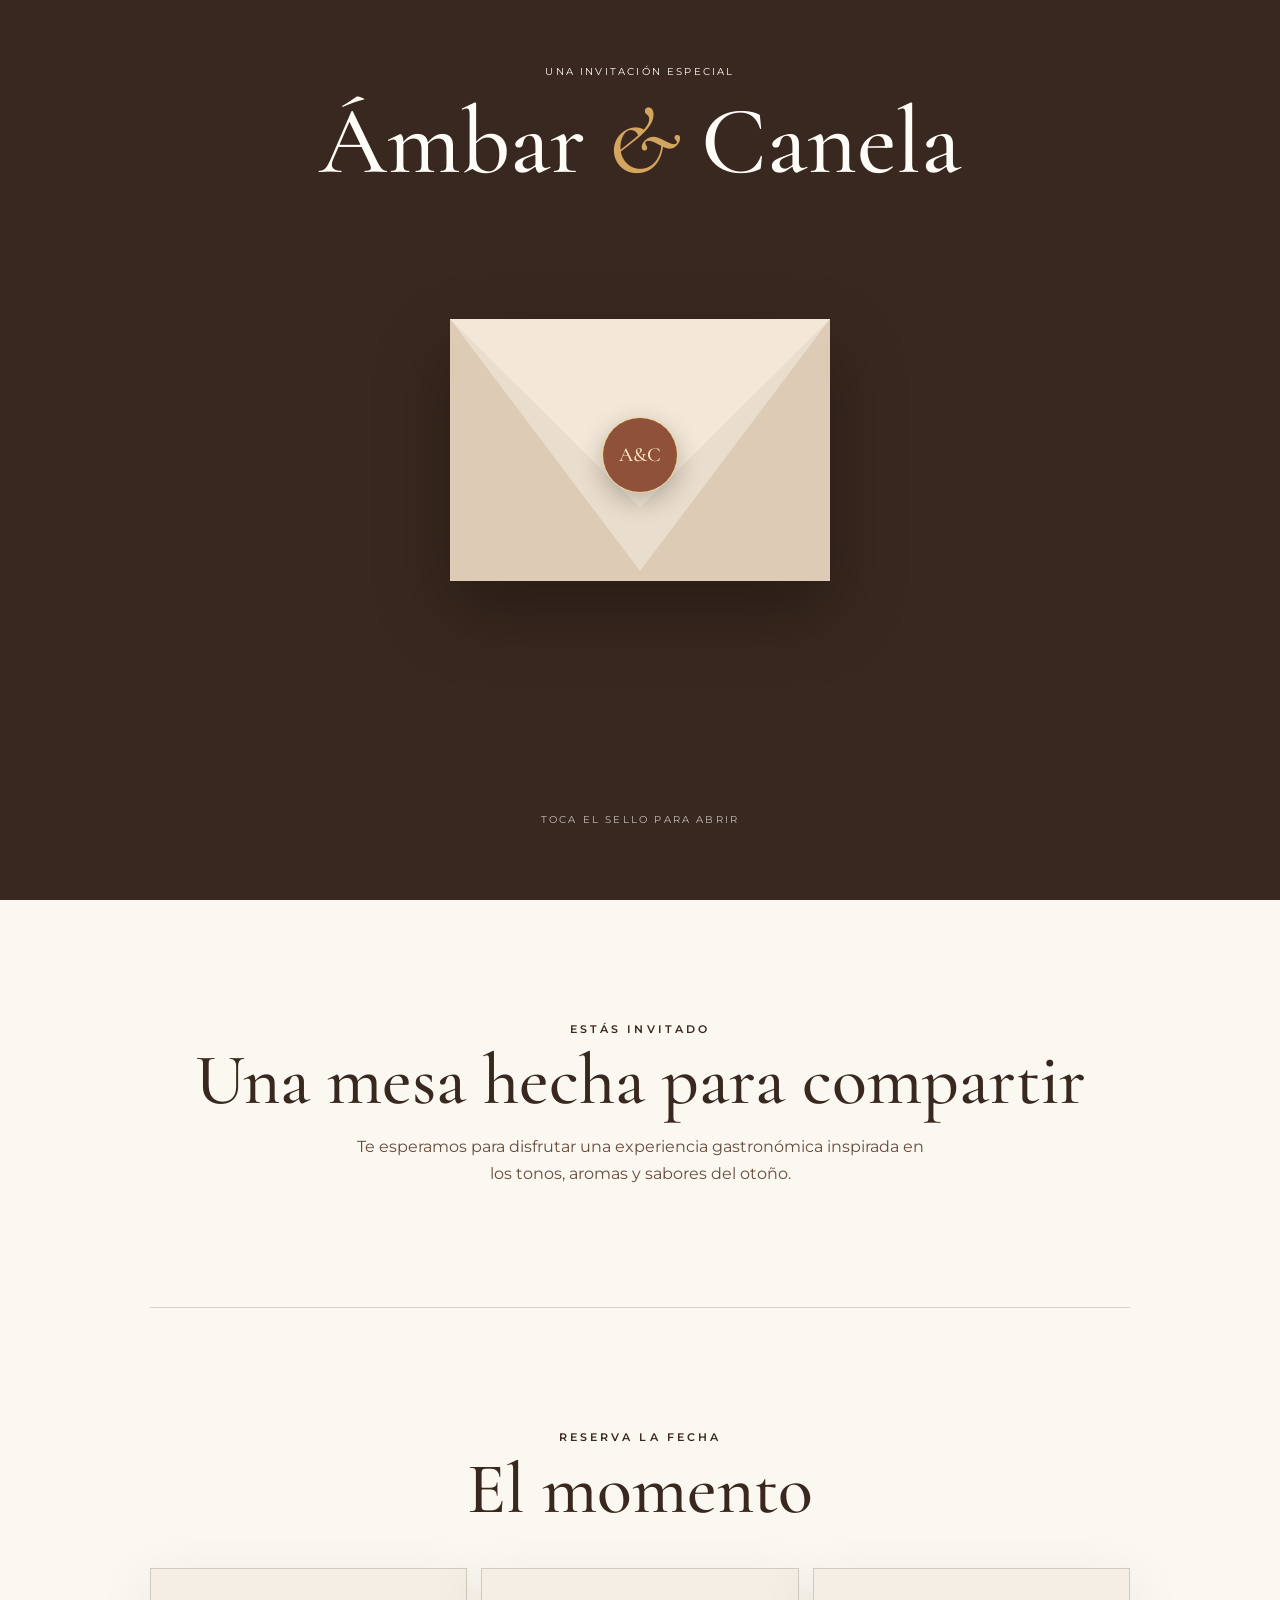
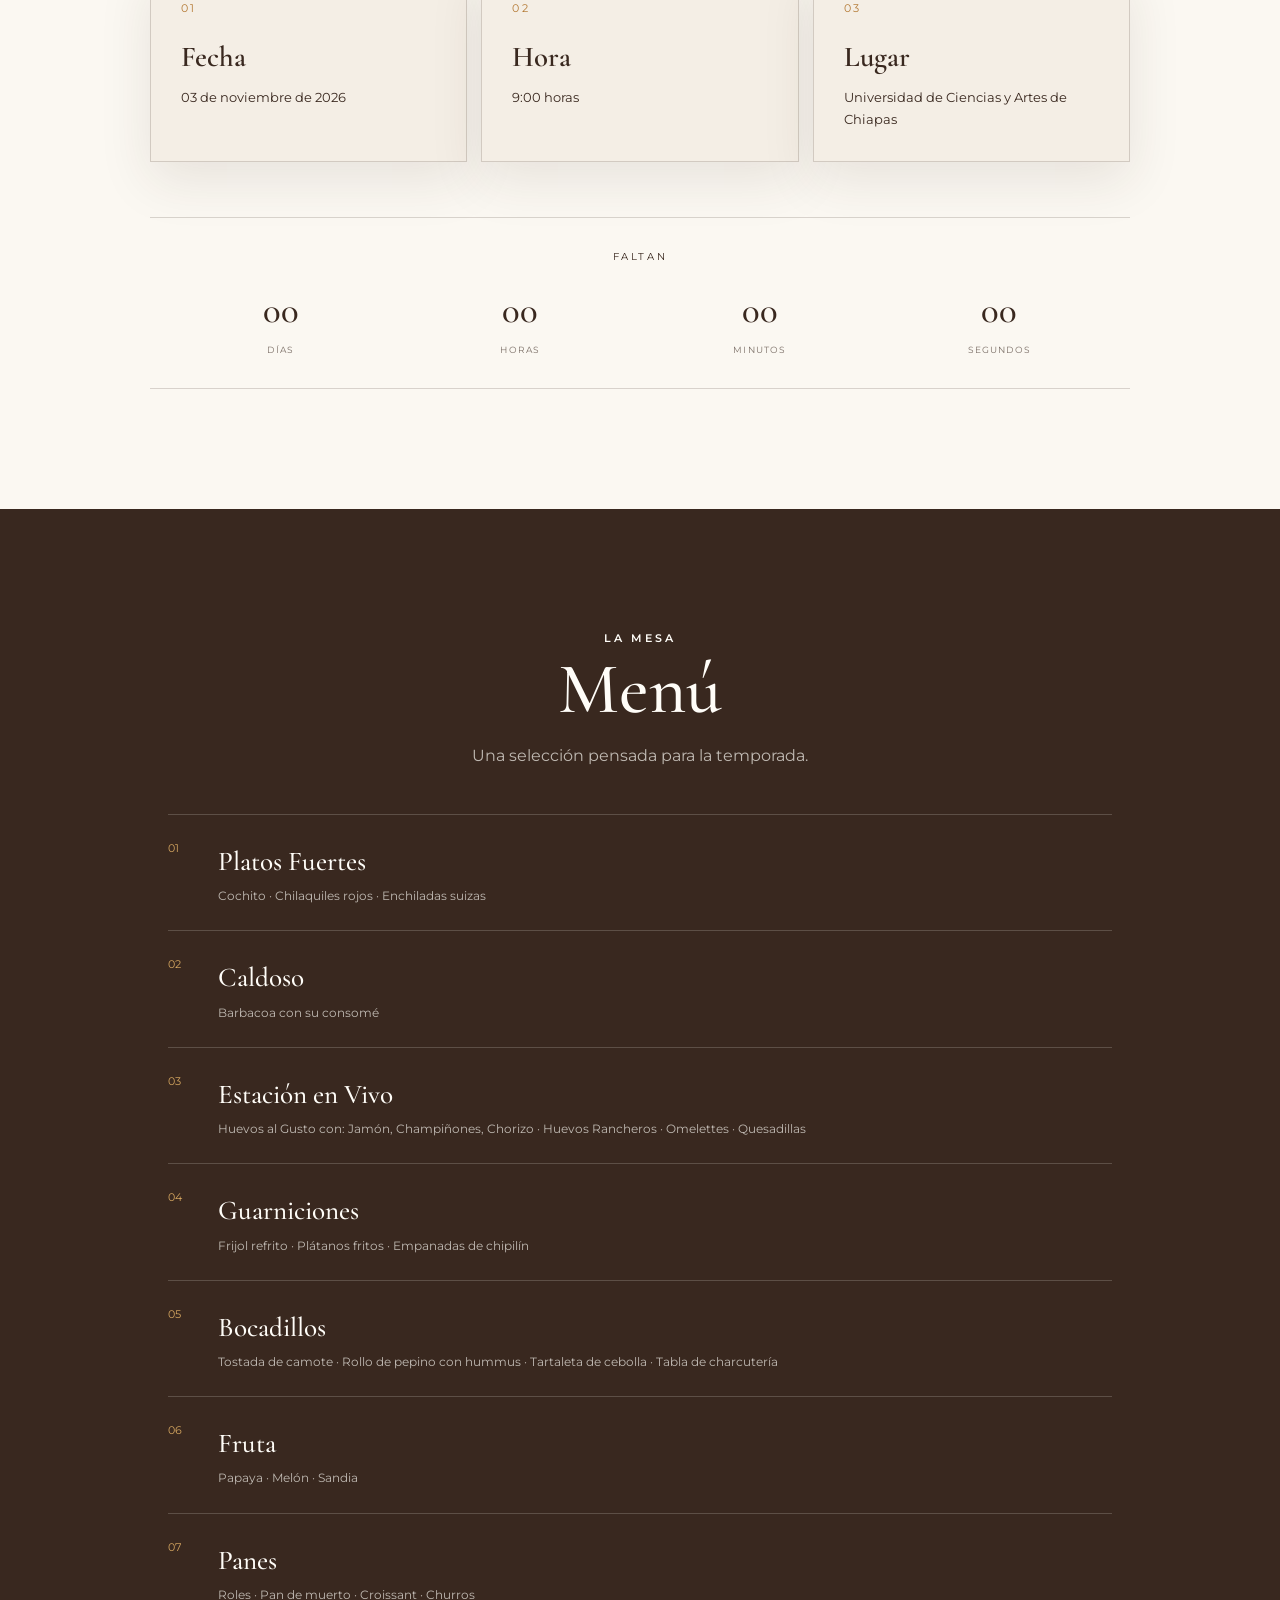
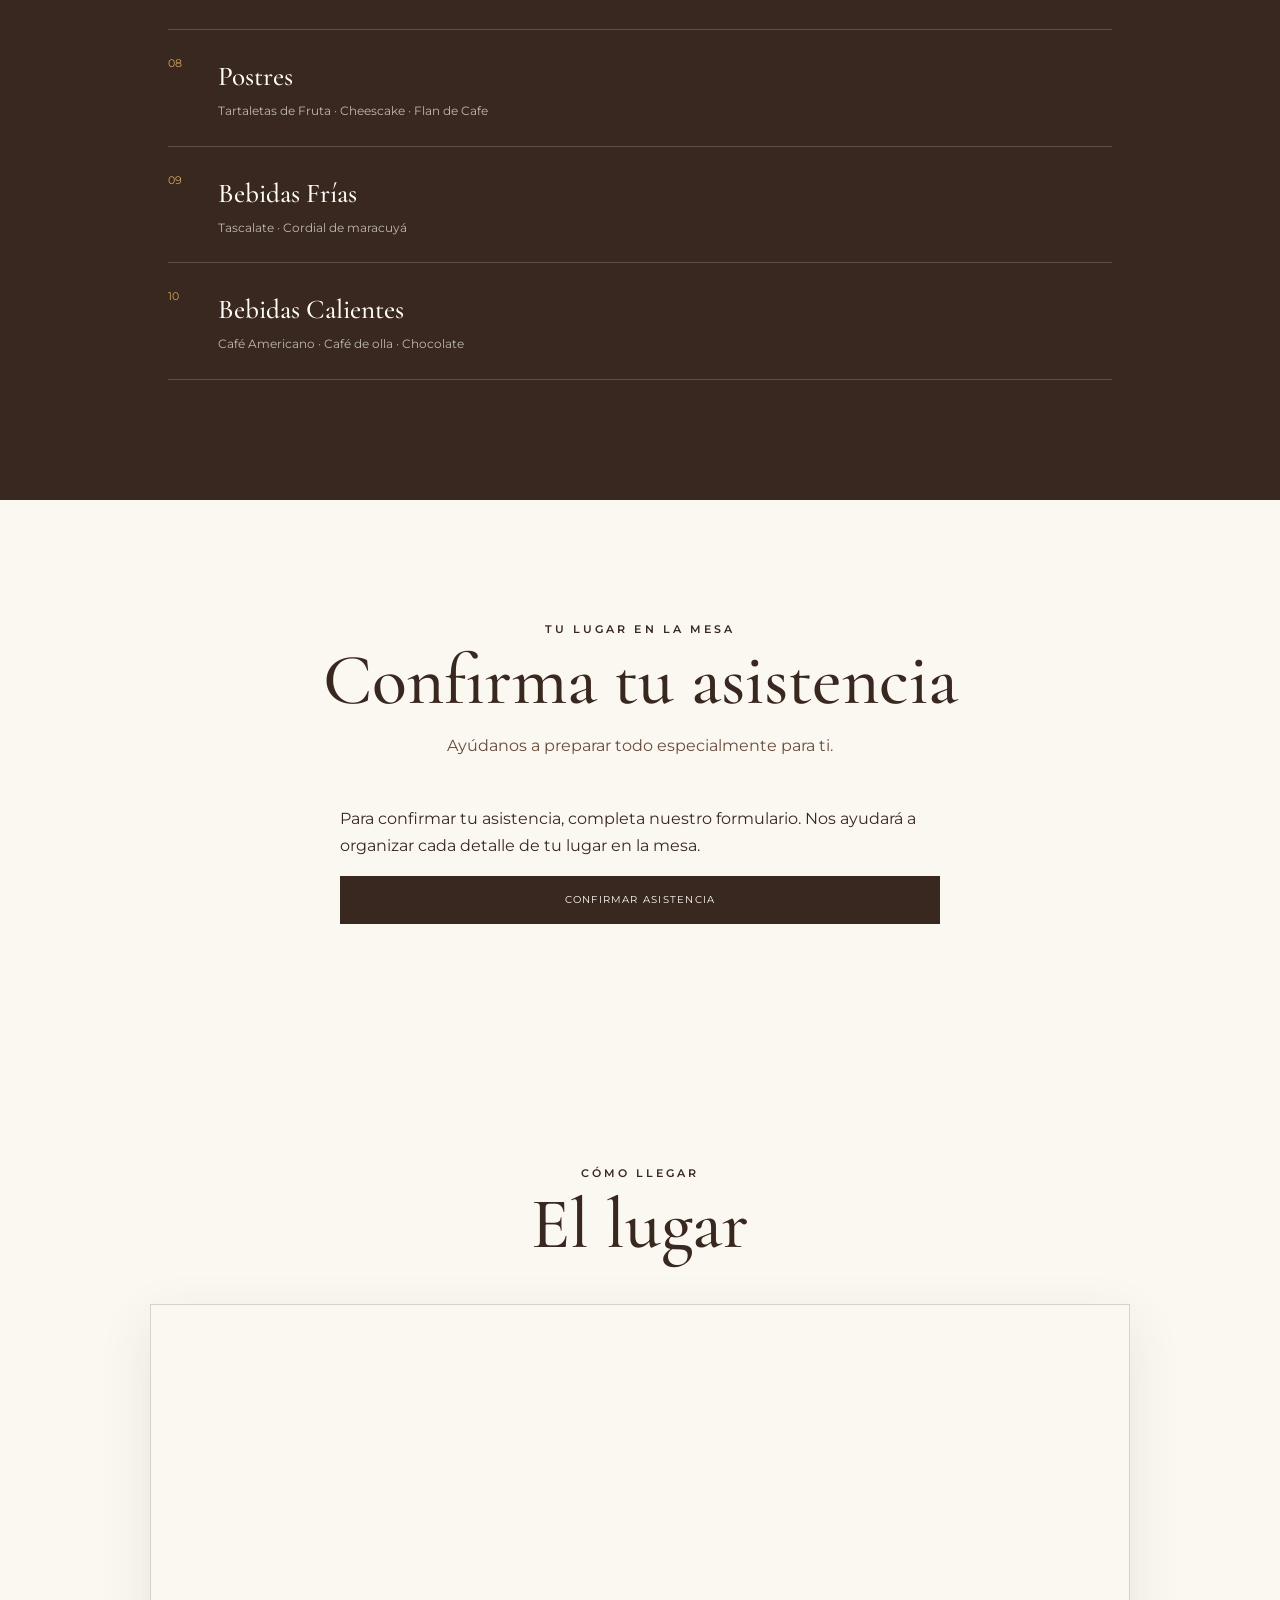
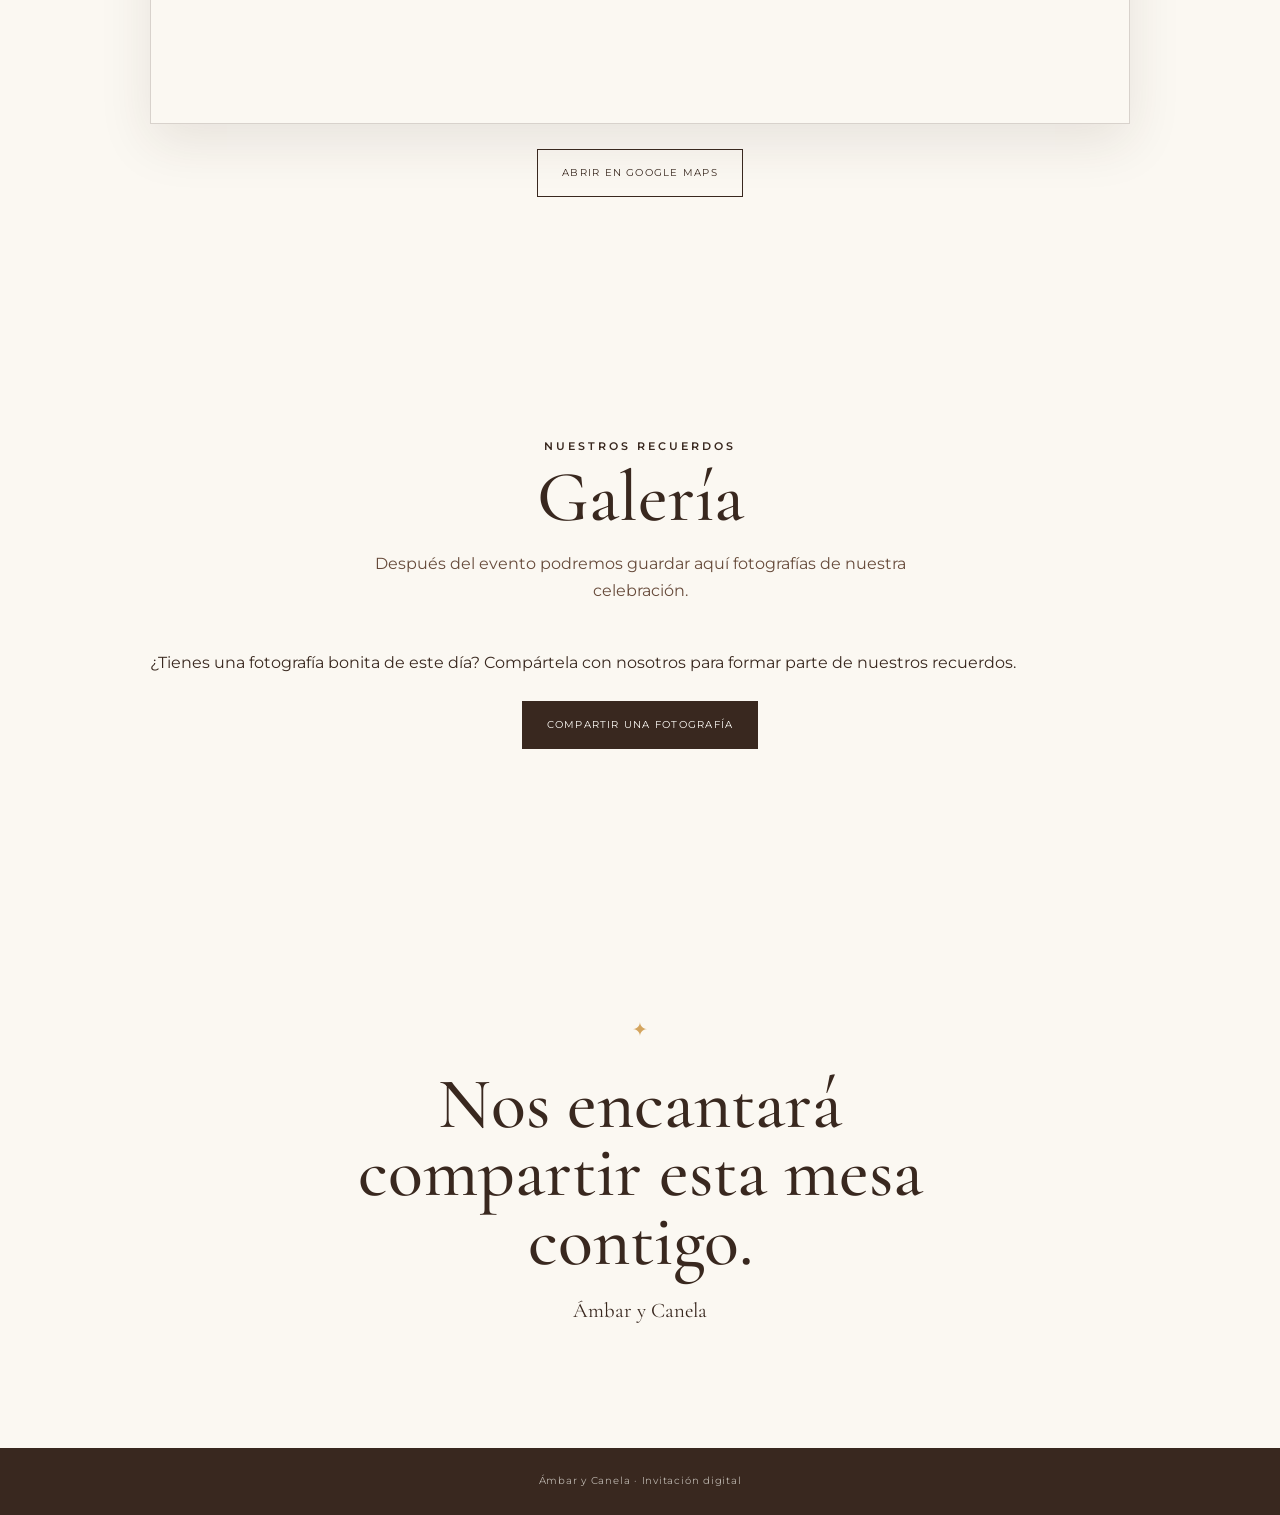
==== index.html @ dd43b2e3 "Add files via upload" ====
<!DOCTYPE html>
<html lang="es">
<head>
  <meta charset="UTF-8">
  <meta name="viewport" content="width=device-width, initial-scale=1.0">
  <meta name="description" content="Invitación al buffet Ámbar y Canela">
  <title>Ámbar y Canela | Invitación</title>
  <link rel="preconnect" href="https://fonts.googleapis.com">
  <link rel="preconnect" href="https://fonts.gstatic.com" crossorigin>
  <link href="https://fonts.googleapis.com/css2?family=Cormorant+Garamond:wght@400;500;600;700&family=Montserrat:wght@300;400;500;600&display=swap" rel="stylesheet">
  <link rel="stylesheet" href="css/styles.css">
</head>

<body class="locked">
<div id="opening" class="opening-screen"><p class="opening-kicker">Una invitación especial</p><h1>Ámbar <span>&</span> Canela</h1><div class="envelope" id="envelope"><div class="envelope-flap"></div><div class="envelope-body"></div><button id="openInvitation" class="seal">A&C</button></div><p class="opening-hint">Toca el sello para abrir</p></div>
<div id="fallingLeaves" aria-hidden="true"></div>
<button id="musicButton" class="music-button">♫ <span id="musicText">Música</span></button><audio id="backgroundMusic" loop><source src="music/ambiente.mp3" type="audio/mpeg"></audio>
  <!-- =========================================================
       1. PORTADA / HERO
       Cambia aquí el nombre y la frase principal del evento.
       ========================================================= -->
  <header class="hero reveal">
    <div class="hero-overlay"></div>
    <div class="hero-content">
      <p class="eyebrow">Una celebración para compartir</p>
      <h1>Ámbar <span>&</span> Canela</h1>
      <p class="hero-subtitle">Buffet de temporada</p>
      <div class="ornament">✦</div>
      <p class="hero-note">Una tarde de sabores, aromas y momentos para recordar.</p>
      <a href="#evento" class="button button-light">Abrir invitación</a>
    </div>
  </header>

  <main>
    <!-- =========================================================
         2. INTRODUCCIÓN
         ========================================================= -->
    <section class="section intro reveal">
      <p class="eyebrow">Estás invitado</p>
      <h2>Una mesa hecha para compartir</h2>
      <p>
        Te esperamos para disfrutar una experiencia gastronómica inspirada
        en los tonos, aromas y sabores del otoño.
      </p>
    </section>

     <!-- =========================================================
         3. DATOS DEL EVENTO
         Modifica la fecha ISO y los textos de fecha/hora/lugar.
         El contador usa EVENT_DATE en js/app.js.
         ========================================================= -->
    <section id="evento" class="section event-section">
      <div class="section-heading reveal">
        <p class="eyebrow">Reserva la fecha</p>
        <h2>El momento</h2>
      </div>

      <div class="event-grid">
        <article class="event-card reveal">
          <span class="card-icon">01</span>
          <h3>Fecha</h3>
          <p>03 de noviembre de 2026</p>
        </article>

        <article class="event-card reveal">
          <span class="card-icon">02</span>
          <h3>Hora</h3>
          <p>9:00 horas</p>
        </article>

        <article class="event-card reveal">
          <span class="card-icon">03</span>
          <h3>Lugar</h3>
          <p>Universidad de Ciencias y Artes de Chiapas</p>
        </article>
      </div>

      <!-- =======================================================
           4. CONTADOR
           ======================================================= -->
      <div class="countdown reveal">
        <p class="countdown-title">Faltan</p>
        <div class="countdown-grid">
          <div><strong id="days">00</strong><span>Días</span></div>
          <div><strong id="hours">00</strong><span>Horas</span></div>
          <div><strong id="minutes">00</strong><span>Minutos</span></div>
          <div><strong id="seconds">00</strong><span>Segundos</span></div>
        </div>
      </div>
    </section>

     <!-- =========================================================
         5. MENÚ
         Agrega o elimina categorías según tu buffet.
         ========================================================= -->
    <section id="menu" class="section menu-section">
      <div class="section-heading reveal">
        <p class="eyebrow">La mesa</p>
        <h2>Menú</h2>
        <p>Una selección pensada para la temporada.</p>
      </div>

      <div class="menu-list">
        <article class="menu-item reveal">
          <span>01</span>
          <div>
            <h3>Platos Fuertes</h3>
            <p>Cochito · Chilaquiles rojos · Enchiladas suizas</p>
          </div>
        </article>

        <article class="menu-item reveal">
          <span>02</span>
          <div>
            <h3>Caldoso</h3>
            <p>Barbacoa con su consomé</p>
          </div>
        </article>

        <article class="menu-item reveal">
          <span>03</span>
          <div>
            <h3>Estación en Vivo</h3>
            <p>Huevos al Gusto con: Jamón, Champiñones, Chorizo · Huevos Rancheros · Omelettes · Quesadillas</p>
          </div>
        </article>

 <article class="menu-item reveal">
          <span>04</span>
          <div>
            <h3>Guarniciones</h3>
            <p>Frijol refrito · Plátanos fritos · Empanadas de chipilín</p>
          </div>
        </article>

         <article class="menu-item reveal">
          <span>05</span>
          <div>
            <h3>Bocadillos</h3>
            <p>Tostada de camote · Rollo de pepino con hummus · Tartaleta de cebolla · Tabla de charcutería</p>
          </div>
        </article>

<article class="menu-item reveal">
          <span>06</span>
          <div>
            <h3>Fruta</h3>
            <p>Papaya · Melón · Sandia</p>
          </div>
        </article>


        <article class="menu-item reveal">
          <span>07</span>
          <div>
            <h3>Panes</h3>
            <p>Roles · Pan de muerto · Croissant · Churros</p>
          </div>
        </article>

 <article class="menu-item reveal">
          <span>08</span>
          <div>
            <h3>Postres</h3>
            <p>Tartaletas de Fruta · Cheescake · Flan de Cafe</p>
          </div>
        </article>

        <article class="menu-item reveal">
          <span>09</span>
          <div>
            <h3>Bebidas Frías</h3>
            <p>Tascalate · Cordial de maracuyá</p>
          </div>
        </article>

          <article class="menu-item reveal">
          <span>10</span>
          <div>
            <h3>Bebidas Calientes</h3>
            <p>Café Americano · Café de olla · Chocolate</p>
          </div>
        </article>

      </div>
    </section>

   <!-- =========================================================
     6. CONFIRMACIÓN DE ASISTENCIA
     El botón dirige al formulario de Google Forms.
     ========================================================= -->
<section id="confirmar" class="section rsvp-section">
  <div class="section-heading reveal">
    <p class="eyebrow">Tu lugar en la mesa</p>
    <h2>Confirma tu asistencia</h2>
    <p>Ayúdanos a preparar todo especialmente para ti.</p>
  </div>

  <div class="rsvp-form reveal">

    <div class="rsvp-intro">
      <p>
        Para confirmar tu asistencia, completa nuestro formulario.
        Nos ayudará a organizar cada detalle de tu lugar en la mesa.
      </p>
    </div>

    <a 
      href="https://docs.google.com/forms/d/e/1FAIpQLSeawcjvUBB9W_xMZXxMrE_8StrMJZRYJg0aKgLlodyi7AcHCw/viewform?usp=publish-editor"
      target="_blank"
      rel="noopener noreferrer"
      class="button">
      Confirmar asistencia
    </a>

  </div>
</section>

    <!-- =========================================================
         7. UBICACIÓN / GOOGLE MAPS
         Reemplaza el src del iframe por el código de inserción
         que te dé Google Maps para tu ubicación exacta.
         ========================================================= -->
    <section id="ubicacion" class="section location-section">
      <div class="section-heading reveal">
        <p class="eyebrow">Cómo llegar</p>
        <h2>El lugar</h2>
      </div>

      <div class="map-wrapper reveal">
        <iframe
          title="Mapa de la ubicación del evento"
          src="https://www.google.com/maps?q=Universidad%20de%20Ciencias%20y%20Artes%20de%20Chiapas%20Tuxtla%20Guti%C3%A9rrez&output=embed"
          loading="lazy"
          allowfullscreen>
        </iframe>
      </div>

      <a
        class="button button-outline reveal"
        href="https://www.google.com/maps/search/?api=1&query=Universidad+de+Ciencias+y+Artes+de+Chiapas+Tuxtla+Gutierrez"
        target="_blank"
        rel="noopener">
        Abrir en Google Maps
      </a>
    </section>

   <!-- =========================================================
     8. GALERÍA DE RECUERDOS
     Las fotografías se reciben mediante Google Forms.
     ========================================================= -->
<section id="galeria" class="section gallery-section">

  <div class="section-heading reveal">
    <p class="eyebrow">Nuestros recuerdos</p>
    <h2>Galería</h2>
    <p>
      Después del evento podremos guardar aquí fotografías
      de nuestra celebración.
    </p>
  </div>

  <div class="gallery-upload reveal">

    <p class="gallery-description">
      ¿Tienes una fotografía bonita de este día?
      Compártela con nosotros para formar parte de nuestros recuerdos.
    </p>

    <div class="gallery-button">
  <a
    href="https://docs.google.com/forms/d/e/1FAIpQLSclHFAZVy_4cXnDlkLZ1MMg2M3cOkpaImzH3vPl5qnqcTR0QQ/viewform?usp=header"
    target="_blank"
    rel="noopener noreferrer"
    class="button">
    Compartir una fotografía
  </a>
</div>
  </div>

  <div id="galleryGrid" class="gallery-grid">
    <!-- Aquí aparecerán las fotografías de la galería. -->
  </div>

</section>

    <!-- =========================================================
         9. CIERRE
         ========================================================= -->
    <section class="section closing reveal">
      <div class="ornament">✦</div>
      <h2>Nos encantará compartir esta mesa contigo.</h2>
      <p>Ámbar y Canela</p>
    </section>
  </main>

  <footer>
    <p>Ámbar y Canela · Invitación digital</p>
  </footer>

  <script src="js/app.js"></script>
</body>
</html>
---- css/styles.css ----
:root {
  --cream: #f4eee5;
  --paper: #fbf8f2;
  --brown: #39281f;
  --brown-soft: #674b3b;
  --amber: #b47a35;
  --copper: #8f5139;
  --line: rgba(57, 40, 31, .18);
  --white: #fffdf8;
  --shadow: 0 18px 50px rgba(57, 40, 31, .10);
}

/* =========================================================
   1. CONFIGURACIÓN GENERAL
   Tipografías, colores y comportamiento base.
   ========================================================= */
* {
  box-sizing: border-box;
  margin: 0;
  padding: 0;
}

html {
  scroll-behavior: smooth;
}

body {
  background: var(--paper);
  color: var(--brown);
  font-family: "Montserrat", sans-serif;
  font-weight: 400;
  line-height: 1.7;
  overflow-x: hidden;
}

img {
  display: block;
  max-width: 100%;
}

a {
  color: inherit;
  text-decoration: none;
}

button,
input,
select,
textarea {
  font: inherit;
}

/* =========================================================
   2. HERO / PORTADA
   ========================================================= */
.hero {
  min-height: 100svh;
  position: relative;
  display: grid;
  place-items: center;
  overflow: hidden;
  background:
    linear-gradient(rgba(44, 28, 20, .48), rgba(44, 28, 20, .62)),
    url("../uploads/portada.jpg") center/cover no-repeat,
    radial-gradient(circle at 50% 30%, #c18a4e, #3a281f 75%);
}

.hero::after {
  content: "";
  position: absolute;
  inset: 20px;
  border: 1px solid rgba(255, 253, 248, .38);
  pointer-events: none;
}

.hero-content {
  position: relative;
  z-index: 2;
  width: min(90%, 650px);
  padding: 50px 20px;
  text-align: center;
  color: var(--white);
}

.hero h1 {
  font-family: "Cormorant Garamond", serif;
  font-size: clamp(4rem, 17vw, 8rem);
  font-weight: 500;
  line-height: .8;
  letter-spacing: -.045em;
}

.hero h1 span {
  font-style: italic;
  color: #d4a55f;
}

.eyebrow {
  text-transform: uppercase;
  letter-spacing: .28em;
  font-size: .68rem;
  font-weight: 600;
}

.hero-subtitle {
  margin-top: 22px;
  font-family: "Cormorant Garamond", serif;
  font-size: 1.6rem;
  letter-spacing: .12em;
}

.hero-note {
  max-width: 400px;
  margin: 25px auto 30px;
  font-size: .85rem;
  opacity: .9;
}

.ornament {
  margin: 24px 0;
  color: #d4a55f;
  font-size: 1.2rem;
}

/* =========================================================
   3. SECCIONES GENERALES
   ========================================================= */
.section {
  width: min(100% - 36px, 980px);
  margin: 0 auto;
  padding: 90px 0;
}

.section-heading {
  text-align: center;
  margin-bottom: 45px;
}

.section-heading h2,
.intro h2,
.closing h2 {
  margin: 8px 0 18px;
  font-family: "Cormorant Garamond", serif;
  font-size: clamp(2.7rem, 10vw, 4.5rem);
  font-weight: 500;
  line-height: .95;
}

.section-heading > p:last-child,
.intro > p:last-child {
  max-width: 580px;
  margin: 0 auto;
  color: var(--brown-soft);
}

.intro {
  text-align: center;
}

/* =========================================================
   4. DATOS DEL EVENTO
   ========================================================= */
.event-section {
  border-top: 1px solid var(--line);
}

.event-grid {
  display: grid;
  gap: 14px;
}

.event-card {
  padding: 30px;
  background: var(--cream);
  border: 1px solid var(--line);
  box-shadow: var(--shadow);
}

.card-icon {
  display: block;
  margin-bottom: 15px;
  color: var(--amber);
  font-size: .7rem;
  letter-spacing: .2em;
}

.event-card h3 {
  font-family: "Cormorant Garamond", serif;
  font-size: 1.8rem;
  font-weight: 600;
}

.event-card p {
  margin-top: 4px;
  font-size: .82rem;
}

/* =========================================================
   5. CONTADOR
   ========================================================= */
.countdown {
  margin-top: 55px;
  padding: 30px 15px;
  text-align: center;
  border-top: 1px solid var(--line);
  border-bottom: 1px solid var(--line);
}

.countdown-title {
  text-transform: uppercase;
  letter-spacing: .25em;
  font-size: .65rem;
}

.countdown-grid {
  display: grid;
  grid-template-columns: repeat(4, 1fr);
  gap: 8px;
  margin-top: 15px;
}

.countdown-grid strong {
  display: block;
  font-family: "Cormorant Garamond", serif;
  font-size: 2.3rem;
  font-weight: 500;
}

.countdown-grid span {
  display: block;
  font-size: .55rem;
  text-transform: uppercase;
  letter-spacing: .13em;
  opacity: .65;
}

/* =========================================================
   6. MENÚ
   ========================================================= */
.menu-section {
  background: var(--brown);
  color: var(--white);
  width: 100%;
  max-width: none;
  padding-left: max(18px, calc((100% - 944px) / 2));
  padding-right: max(18px, calc((100% - 944px) / 2));
}

.menu-section .section-heading > p:last-child {
  color: rgba(255, 253, 248, .68);
}

.menu-list {
  border-top: 1px solid rgba(255, 253, 248, .18);
}

.menu-item {
  display: grid;
  grid-template-columns: 38px 1fr;
  gap: 12px;
  padding: 24px 0;
  border-bottom: 1px solid rgba(255, 253, 248, .18);
}

.menu-item > span {
  color: #d4a55f;
  font-size: .7rem;
}

.menu-item h3 {
  font-family: "Cormorant Garamond", serif;
  font-size: 1.7rem;
  font-weight: 500;
}

.menu-item p {
  color: rgba(255, 253, 248, .68);
  font-size: .78rem;
}

/* =========================================================
   7. FORMULARIOS
   ========================================================= */
.rsvp-form,
.gallery-form {
  display: grid;
  gap: 17px;
  max-width: 600px;
  margin: 0 auto;
}

label {
  display: grid;
  gap: 7px;
  font-size: .7rem;
  text-transform: uppercase;
  letter-spacing: .08em;
}

input,
select,
textarea {
  width: 100%;
  border: 1px solid var(--line);
  background: var(--cream);
  color: var(--brown);
  padding: 14px 15px;
  outline: none;
  border-radius: 0;
}

input:focus,
select:focus,
textarea:focus {
  border-color: var(--amber);
}

textarea {
  resize: vertical;
}

.button {
  display: inline-flex;
  justify-content: center;
  align-items: center;
  min-height: 48px;
  padding: 13px 24px;
  border: 1px solid var(--brown);
  background: var(--brown);
  color: var(--white);
  text-transform: uppercase;
  letter-spacing: .12em;
  font-size: .65rem;
  cursor: pointer;
  transition: .3s ease;
}

.button:hover {
  transform: translateY(-2px);
  background: var(--amber);
  border-color: var(--amber);
}

.button-light {
  border-color: var(--white);
  background: transparent;
}

.button-outline {
  margin-top: 25px;
  background: transparent;
  color: var(--brown);
}

.form-message {
  min-height: 25px;
  font-size: .75rem;
  text-align: center;
}

/* =========================================================
   8. MAPA
   ========================================================= */
.location-section {
  text-align: center;
}

.map-wrapper {
  overflow: hidden;
  height: 420px;
  border: 1px solid var(--line);
  box-shadow: var(--shadow);
}

.map-wrapper iframe {
  width: 100%;
  height: 100%;
  border: 0;
}

/* =========================================================
   9. GALERÍA
   ========================================================= */
.gallery-form {
  margin-bottom: 45px;
}

.gallery-grid {
  display: grid;
  grid-template-columns: repeat(2, 1fr);
  gap: 7px;
}

.gallery-grid figure {
  position: relative;
  overflow: hidden;
  aspect-ratio: 1;
  background: var(--cream);
}

.gallery-grid img {
  width: 100%;
  height: 100%;
  object-fit: cover;
  transition: transform .6s ease;
}

.gallery-grid figure:hover img {
  transform: scale(1.05);
}

.gallery-grid figcaption {
  position: absolute;
  left: 8px;
  bottom: 8px;
  padding: 5px 8px;
  background: rgba(57, 40, 31, .75);
  color: white;
  font-size: .58rem;
}

.gallery-button {
  display: flex;
  justify-content: center;
  align-items: center;
  margin-top: 25px;
}

/* =========================================================
   10. CIERRE Y FOOTER
   ========================================================= */
.closing {
  text-align: center;
  padding-bottom: 110px;
}

.closing h2 {
  max-width: 650px;
  margin-left: auto;
  margin-right: auto;
}

.closing p {
  font-family: "Cormorant Garamond", serif;
  font-size: 1.3rem;
}

footer {
  padding: 25px 18px;
  background: var(--brown);
  color: rgba(255, 253, 248, .65);
  text-align: center;
  font-size: .6rem;
  letter-spacing: .08em;
}

/* =========================================================
   11. ANIMACIONES AL HACER SCROLL
   .reveal comienza oculto y JS agrega .visible.
   ========================================================= */
.reveal {
  opacity: 0;
  transform: translateY(35px);
  transition:
    opacity .8s ease,
    transform .8s cubic-bezier(.2,.7,.2,1);
}

.reveal.visible {
  opacity: 1;
  transform: translateY(0);
}

@media (min-width: 700px) {
  .event-grid {
    grid-template-columns: repeat(3, 1fr);
  }

  .gallery-grid {
    grid-template-columns: repeat(3, 1fr);
  }

  .section {
    padding-top: 120px;
    padding-bottom: 120px;
  }
}

@media (prefers-reduced-motion: reduce) {
  html {
    scroll-behavior: auto;
  }

  .reveal {
    opacity: 1;
    transform: none;
    transition: none;
  }
}

/* =========================================================
   APERTURA CON SOBRE Y SELLO
   ========================================================= */
body.locked{height:100svh;overflow:hidden}.opening-screen{position:fixed;inset:0;z-index:1000;background:#39281f;color:#fffdf8;display:grid;place-items:center;text-align:center;transition:opacity 1s,visibility 1s}.opening-screen.opened{opacity:0;visibility:hidden;pointer-events:none}.opening-screen h1{position:absolute;top:11%;font:500 clamp(3.2rem,13vw,6rem)/.9 "Cormorant Garamond",serif}.opening-screen h1 span{color:#d4a55f;font-style:italic}.opening-kicker,.opening-hint{position:absolute;text-transform:uppercase;letter-spacing:.22em;font-size:.62rem}.opening-kicker{top:7%}.opening-hint{bottom:8%;opacity:.7}.envelope{position:relative;width:min(78vw,380px);aspect-ratio:1.45;filter:drop-shadow(0 30px 35px rgba(0,0,0,.3))}.envelope-body{position:absolute;inset:0;background:#e9ddcd}.envelope-body:before,.envelope-body:after{content:"";position:absolute;bottom:0;width:52%;height:100%;background:#ddcbb5}.envelope-body:before{left:0;clip-path:polygon(0 0,100% 100%,0 100%)}.envelope-body:after{right:0;clip-path:polygon(100% 0,100% 100%,0 100%)}.envelope-flap{position:absolute;z-index:3;inset:0 0 auto;height:72%;background:#f3e8d8;clip-path:polygon(0 0,100% 0,50% 100%);transform-origin:top;transition:transform 1s cubic-bezier(.7,0,.2,1)}.envelope.open .envelope-flap{transform:rotateX(180deg)}.seal{position:absolute;z-index:5;left:50%;top:52%;transform:translate(-50%,-50%);width:76px;height:76px;border-radius:50%;border:1px solid #f5d99c;background:#8f5139;color:#fceac5;font:500 20px "Cormorant Garamond",serif;box-shadow:0 8px 25px rgba(0,0,0,.25);transition:.35s}.seal:hover{transform:translate(-50%,-50%) scale(1.08)}.envelope.open .seal{animation:sealAway .7s forwards}@keyframes sealAway{to{opacity:0;transform:translate(-50%,-100%) scale(.7)}}
/* Hojas otoñales */#fallingLeaves{position:fixed;inset:0;z-index:20;pointer-events:none;overflow:hidden}.leaf{position:absolute;top:-30px;width:13px;height:20px;border-radius:100% 0 100% 0;background:#b47a35;opacity:.55;animation:fall linear forwards}.leaf:nth-child(3n){background:#9b5e3c}.leaf:nth-child(4n){background:#c28b48}.leaf:nth-child(5n){background:#6e4934}@keyframes fall{0%{transform:translateY(-40px) rotate(0)}50%{margin-left:30px}100%{transform:translateY(110vh) rotate(500deg);margin-left:-20px}}
/* Música */.music-button{position:fixed;z-index:50;right:15px;bottom:15px;border:1px solid rgba(57,40,31,.25);background:rgba(251,248,242,.92);color:#39281f;padding:9px 12px;text-transform:uppercase;letter-spacing:.08em;font-size:.55rem}.music-button.playing{background:#39281f;color:#fffdf8}
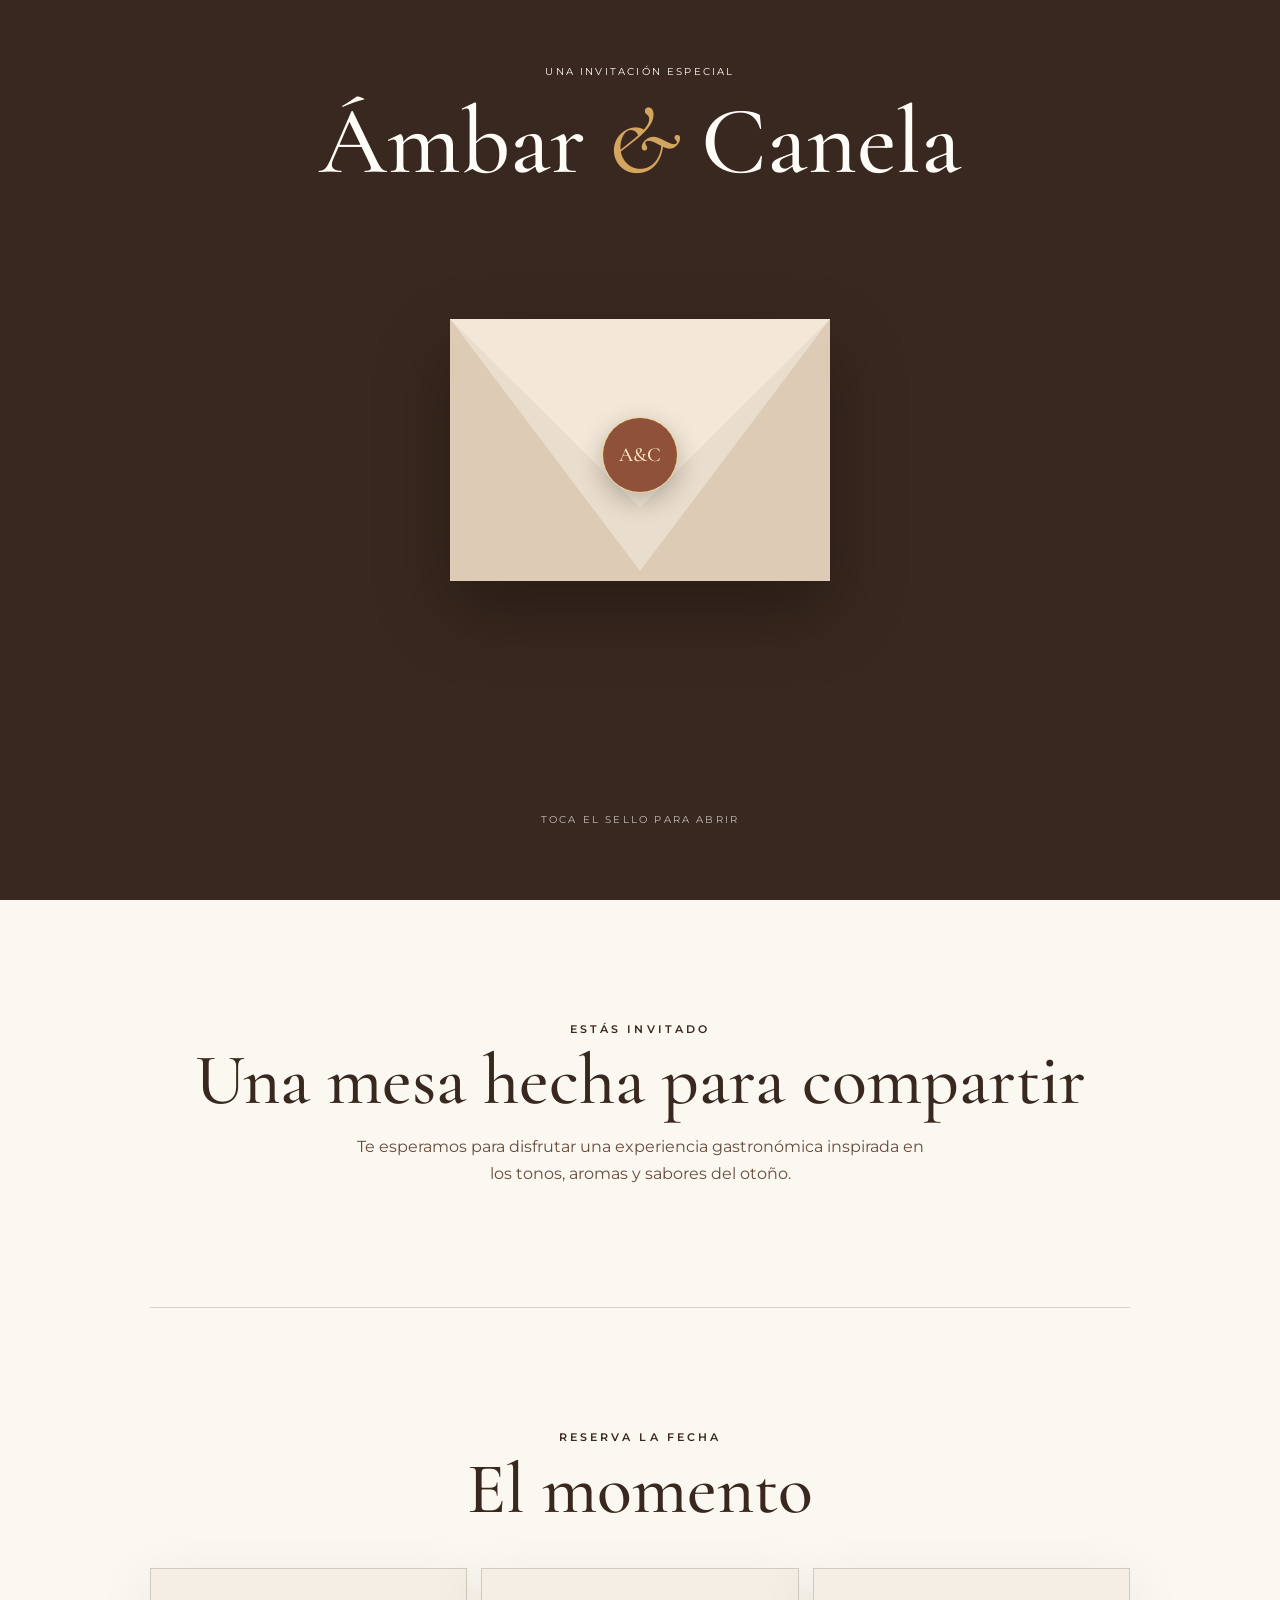
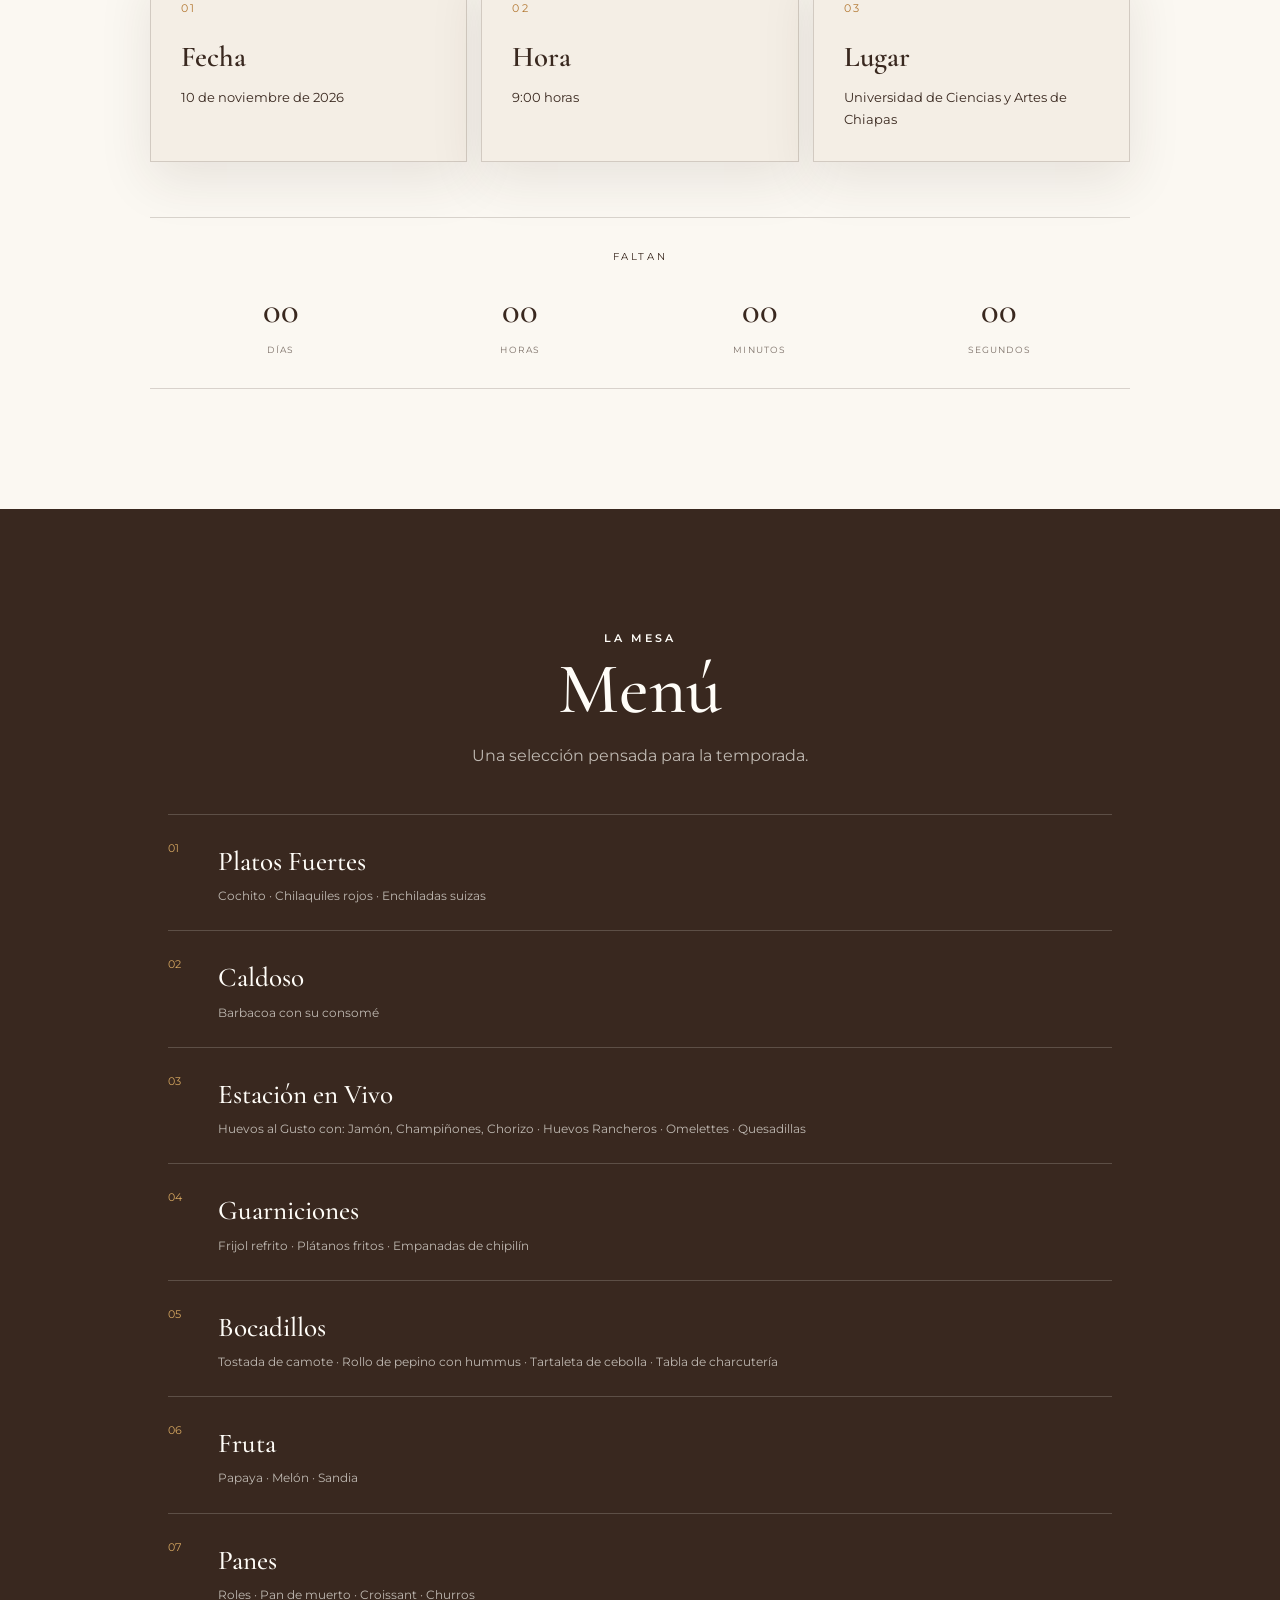
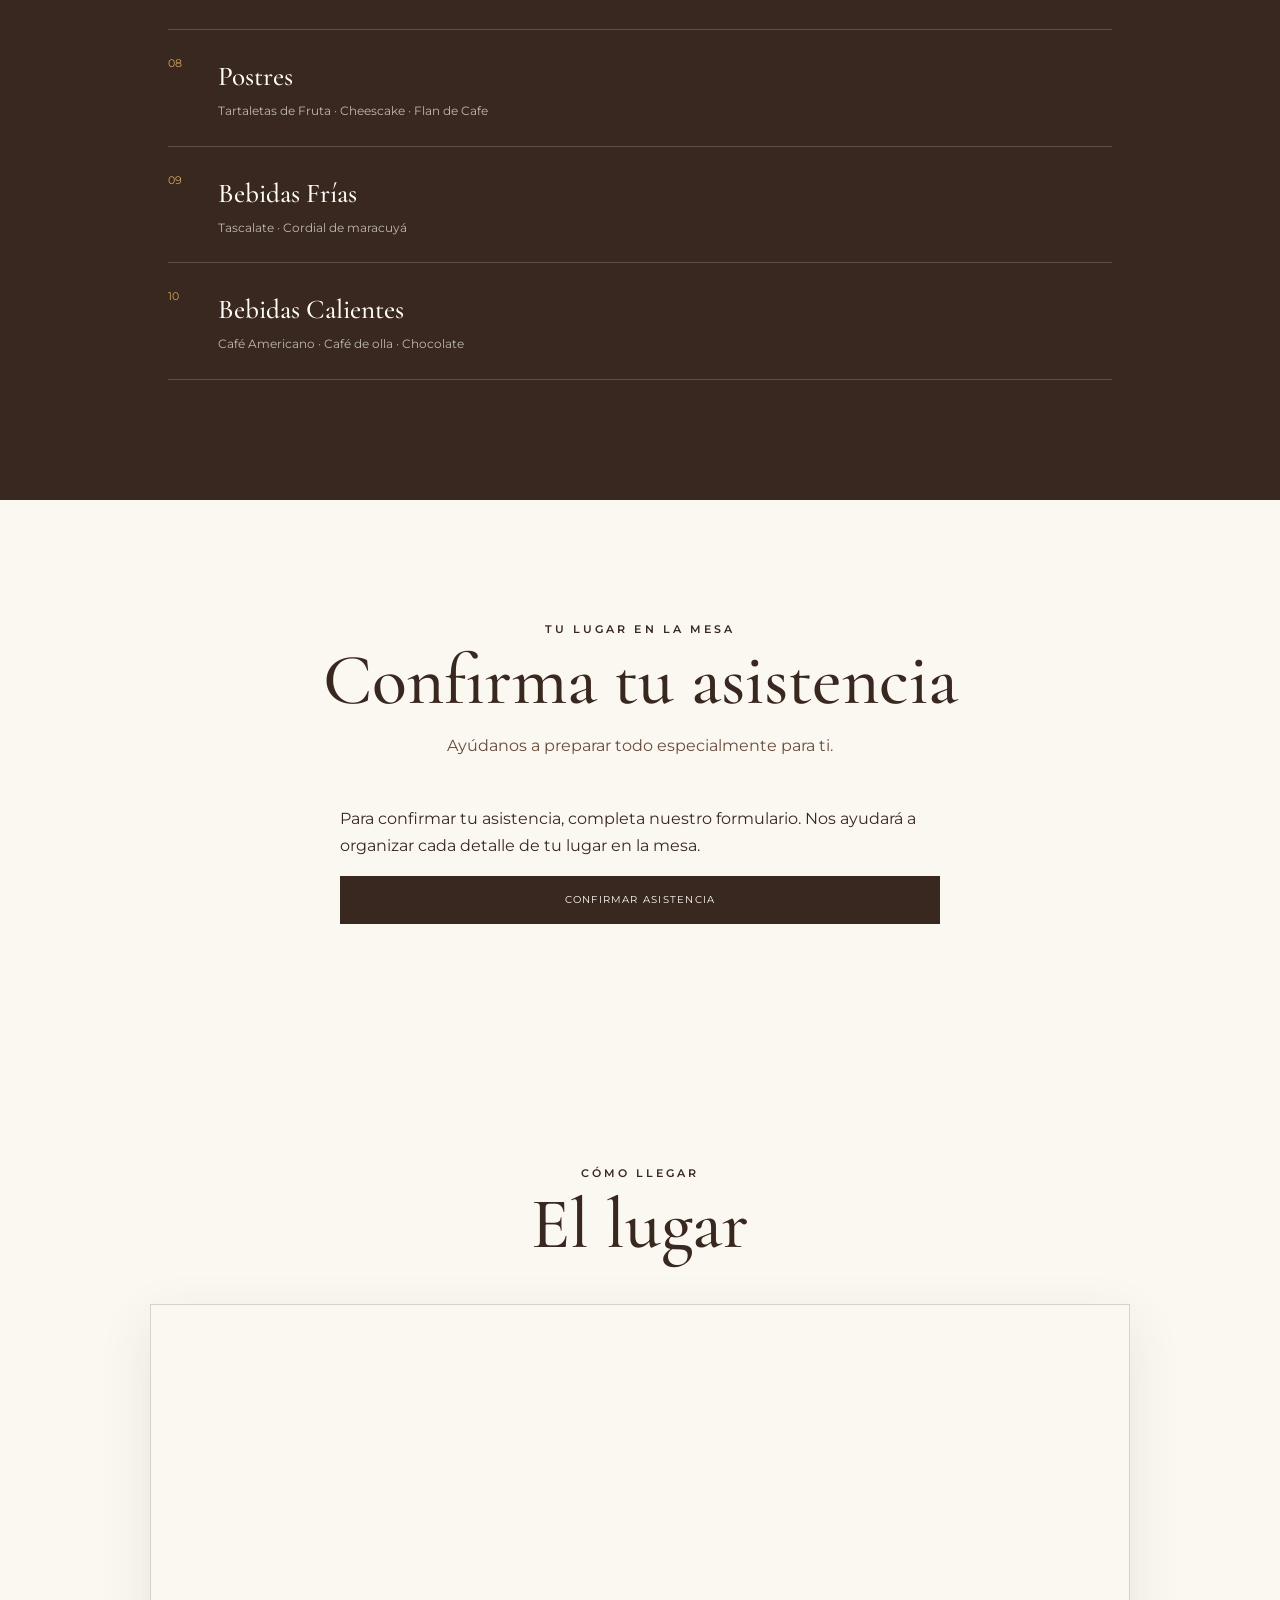
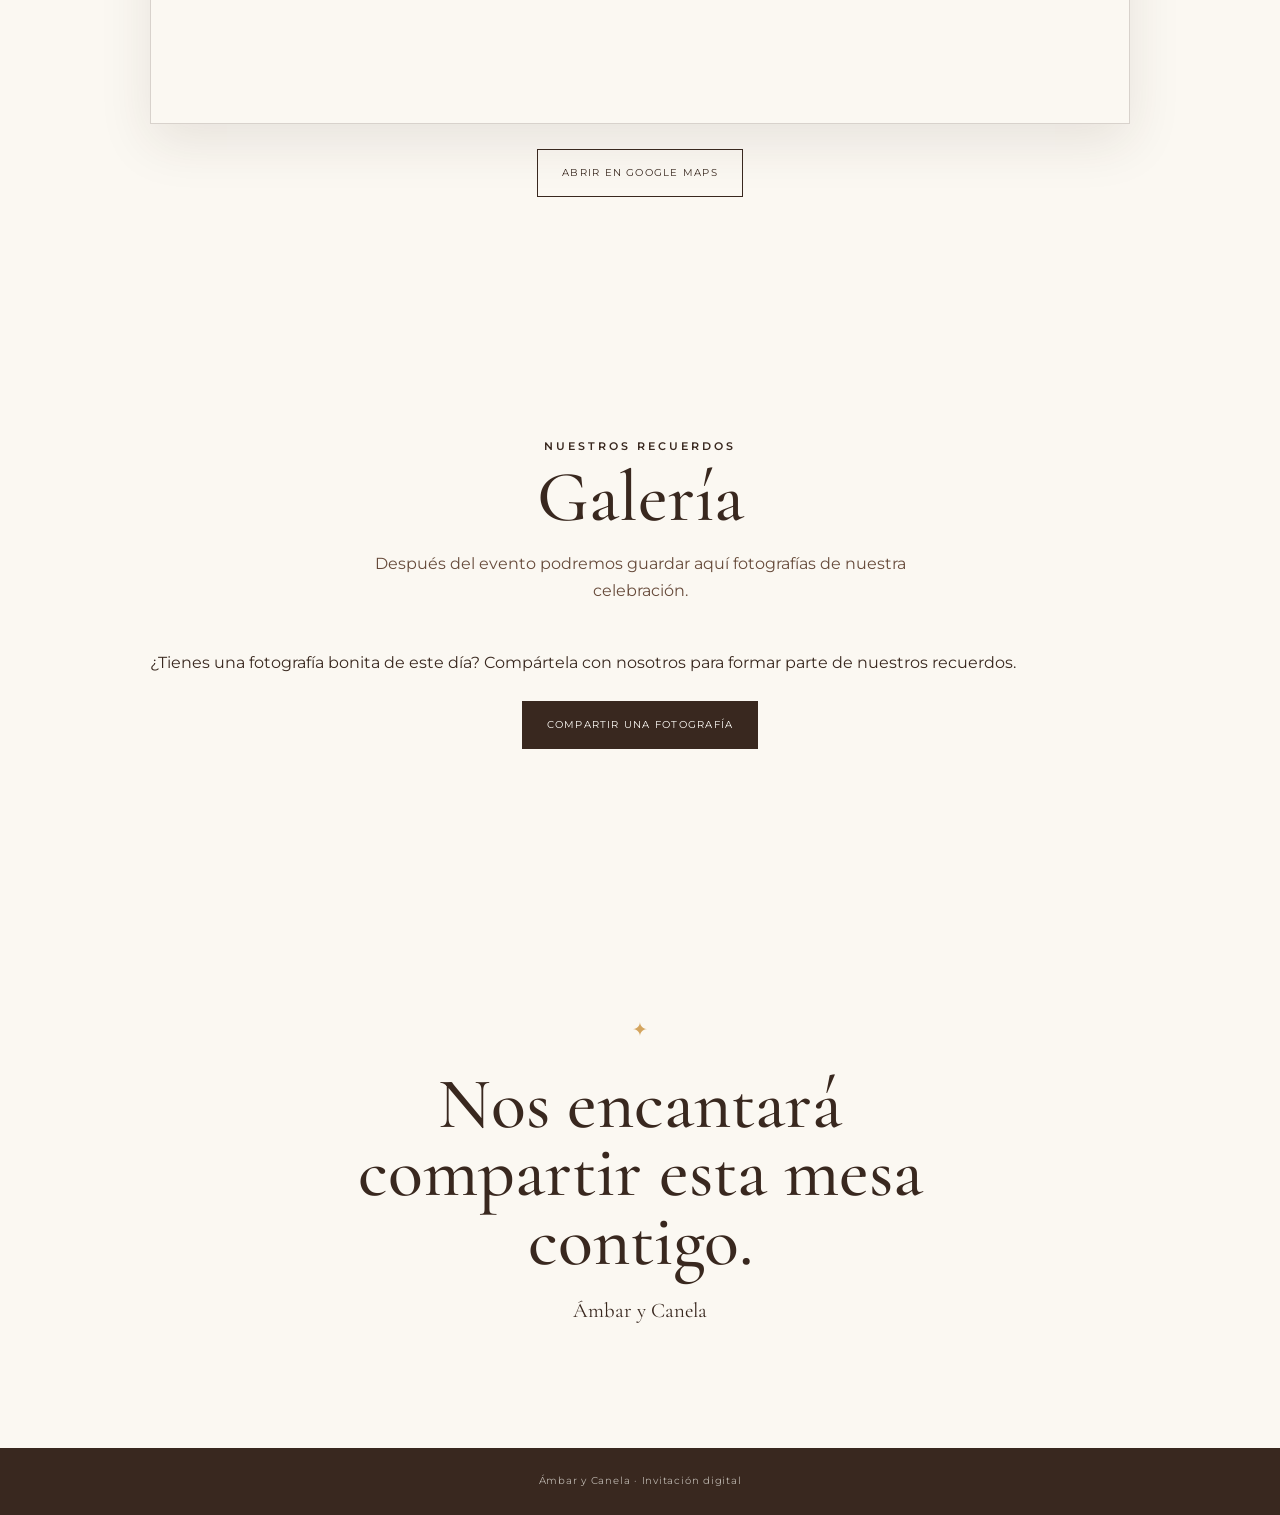
==== commit 0d5e0e8f: "index.html" ====
--- a/index.html
+++ b/index.html
@@ -14,7 +14,7 @@
 <body class="locked">
 <div id="opening" class="opening-screen"><p class="opening-kicker">Una invitación especial</p><h1>Ámbar <span>&</span> Canela</h1><div class="envelope" id="envelope"><div class="envelope-flap"></div><div class="envelope-body"></div><button id="openInvitation" class="seal">A&C</button></div><p class="opening-hint">Toca el sello para abrir</p></div>
 <div id="fallingLeaves" aria-hidden="true"></div>
-<button id="musicButton" class="music-button">♫ <span id="musicText">Música</span></button><audio id="backgroundMusic" loop><source src="music/ambiente.mp3" type="audio/mpeg"></audio>
+<button id="musicButton" class="music-button">♫ <span id="musicText">Música</span></button><audio id="backgroundMusic" loop><source src="music/Ambientacion.mp3" type="audio/mpeg"></audio>
   <!-- =========================================================
        1. PORTADA / HERO
        Cambia aquí el nombre y la frase principal del evento.
@@ -59,7 +59,7 @@
         <article class="event-card reveal">
           <span class="card-icon">01</span>
           <h3>Fecha</h3>
-          <p>03 de noviembre de 2026</p>
+          <p>10 de noviembre de 2026</p>
         </article>
 
         <article class="event-card reveal">
